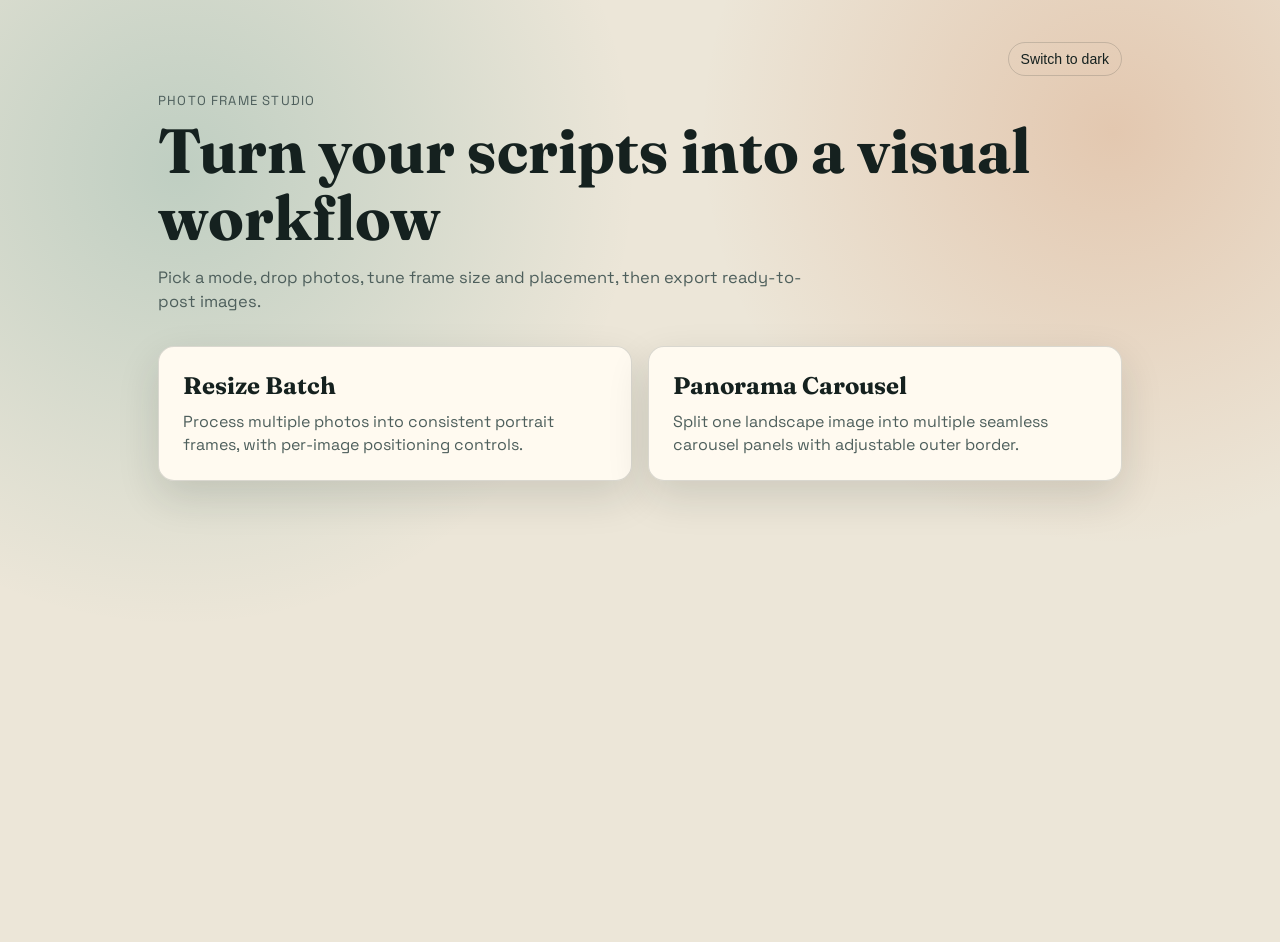
==== index.html @ 446504a1 "Add browser-based photo framing studio Add batch resizing and panorama carousel workflows with live " ====
<!doctype html>
<html lang="en">
<head>
  <meta charset="UTF-8" />
  <meta name="viewport" content="width=device-width, initial-scale=1.0" />
  <title>Photo Frame Studio</title>
  <link rel="preconnect" href="https://fonts.googleapis.com" />
  <link rel="preconnect" href="https://fonts.gstatic.com" crossorigin />
  <link href="https://fonts.googleapis.com/css2?family=Space+Grotesk:wght@400;500;700&family=Fraunces:opsz,wght@9..144,500;9..144,700&display=swap" rel="stylesheet" />
  <link rel="stylesheet" href="./styles.css" />
</head>
<body>
  <main class="landing">
    <header class="landing-header">
      <div class="nav-links" style="justify-content: flex-end; margin-bottom: 16px;">
        <button class="theme-toggle" data-theme-toggle type="button">Switch to dark</button>
      </div>
      <p class="eyebrow">Photo Frame Studio</p>
      <h1>Turn your scripts into a visual workflow</h1>
      <p class="subtitle">
        Pick a mode, drop photos, tune frame size and placement, then export ready-to-post images.
      </p>
    </header>

    <section class="cards">
      <a class="mode-card" href="./convert.html">
        <h2>Resize Batch</h2>
        <p>Process multiple photos into consistent portrait frames, with per-image positioning controls.</p>
      </a>

      <a class="mode-card" href="./panorama.html">
        <h2>Panorama Carousel</h2>
        <p>Split one landscape image into multiple seamless carousel panels with adjustable outer border.</p>
      </a>
    </section>
  </main>

  <script src="./theme.js"></script>
</body>
</html>
---- styles.css ----
:root {
  --bg: #ece6d8;
  --paper: #fffaf0;
  --ink: #15211f;
  --muted: #4e5f5c;
  --accent: #c76830;
  --accent-2: #1f7a72;
  --line: rgba(21, 33, 31, 0.16);
  --shadow: 0 16px 42px rgba(21, 33, 31, 0.14);
  --radius: 16px;
  --theme-duration: 240ms;
  --theme-ease: cubic-bezier(0.25, 0.9, 0.3, 1);
}

[data-theme="dark"] {
  --bg: #0f1514;
  --paper: #17201f;
  --ink: #e8efe9;
  --muted: #afbfba;
  --accent: #ef8e56;
  --accent-2: #42a69d;
  --line: rgba(232, 239, 233, 0.2);
  --shadow: 0 18px 36px rgba(0, 0, 0, 0.35);
}

* {
  box-sizing: border-box;
}

body {
  margin: 0;
  min-height: 100vh;
  height: 100vh;
  overflow: hidden;
  font-family: "Space Grotesk", "Segoe UI", sans-serif;
  color: var(--ink);
  background:
    radial-gradient(circle at 14% 18%, rgba(31, 122, 114, 0.22), transparent 34%),
    radial-gradient(circle at 87% 14%, rgba(199, 104, 48, 0.24), transparent 30%),
    linear-gradient(150deg, var(--bg) 0%, var(--bg) 100%);
}

a {
  color: inherit;
}

html[data-theme-ready="true"] body,
html[data-theme-ready="true"] .top-nav,
html[data-theme-ready="true"] .theme-toggle,
html[data-theme-ready="true"] .nav-link,
html[data-theme-ready="true"] .mode-card,
html[data-theme-ready="true"] .control-panel,
html[data-theme-ready="true"] .preview-panel,
html[data-theme-ready="true"] .dropzone,
html[data-theme-ready="true"] .preview-item,
html[data-theme-ready="true"] .canvas-stage,
html[data-theme-ready="true"] input[type="number"],
html[data-theme-ready="true"] select,
html[data-theme-ready="true"] input[type="color"],
html[data-theme-ready="true"] button {
  transition:
    background-color var(--theme-duration) var(--theme-ease),
    border-color var(--theme-duration) var(--theme-ease),
    color var(--theme-duration) var(--theme-ease),
    box-shadow var(--theme-duration) var(--theme-ease),
    background var(--theme-duration) var(--theme-ease);
}

@media (prefers-reduced-motion: reduce) {
  html[data-theme-ready="true"] body,
  html[data-theme-ready="true"] .top-nav,
  html[data-theme-ready="true"] .theme-toggle,
  html[data-theme-ready="true"] .nav-link,
  html[data-theme-ready="true"] .mode-card,
  html[data-theme-ready="true"] .control-panel,
  html[data-theme-ready="true"] .preview-panel,
  html[data-theme-ready="true"] .dropzone,
  html[data-theme-ready="true"] .preview-item,
  html[data-theme-ready="true"] .canvas-stage,
  html[data-theme-ready="true"] input[type="number"],
  html[data-theme-ready="true"] select,
  html[data-theme-ready="true"] input[type="color"],
  html[data-theme-ready="true"] button {
    transition: none;
  }
}

.top-nav {
  display: flex;
  justify-content: space-between;
  align-items: center;
  gap: 12px;
  padding: 8px 10px;
  border-bottom: 1px solid var(--line);
  backdrop-filter: blur(8px);
  background: rgba(255, 250, 240, 0.86);
  position: sticky;
  top: 0;
  z-index: 20;
}

[data-theme="dark"] .top-nav {
  background: rgba(20, 28, 27, 0.86);
}

.brand {
  font-family: "Fraunces", Georgia, serif;
  font-size: 1.05rem;
  text-decoration: none;
}

.controls .control-row label {
  min-height: 2.2em;
  display: flex;
  align-items: flex-end;
}
.nav-links {
  display: flex;
  align-items: center;
  gap: 8px;
}
.control-row:has(input[type="range"]) label,
.control-row:has(select) label,
.control-row:has(input[type="color"]) label {
  min-height: 0;
}

.theme-toggle,
.nav-link {
  border: 1px solid var(--line);
  border-radius: 999px;
  padding: 7px 12px;
  font-size: 0.88rem;
  text-decoration: none;
  background: transparent;
}

.theme-toggle {
  color: var(--ink);
  cursor: pointer;
}

.nav-link.active {
  border-color: transparent;
  background: var(--accent-2);
  color: #f7f5ee;
}

.landing {
  max-width: 1000px;
  margin: 42px auto;
  padding: 0 18px;
}

.landing-header h1 {
  margin: 0;
  font-family: "Fraunces", Georgia, serif;
  font-size: clamp(2rem, 6vw, 3.9rem);
  line-height: 1.08;
}

.eyebrow {
  margin: 0 0 8px;
  text-transform: uppercase;
  letter-spacing: 0.09em;
  color: var(--muted);
  font-size: 0.82rem;
}

.subtitle {
  margin-top: 14px;
  max-width: 650px;
  color: var(--muted);
  font-size: 1.03rem;
  line-height: 1.45;
}

.cards {
  margin-top: 32px;
  display: grid;
  gap: 16px;
  grid-template-columns: repeat(auto-fit, minmax(250px, 1fr));
}

.mode-card {
  display: block;
  padding: 24px;
  border-radius: var(--radius);
  border: 1px solid var(--line);
  text-decoration: none;
  background: linear-gradient(180deg, var(--paper), var(--paper));
  box-shadow: var(--shadow);
}

.mode-card h2 {
  margin: 0 0 10px;
  font-family: "Fraunces", Georgia, serif;
}

.mode-card p {
  margin: 0;
  color: var(--muted);
  line-height: 1.45;
}

.app-shell {
  max-width: 1680px;
  margin: 4px auto 8px;
  padding: 0 8px;
  height: calc(100vh - 58px);
}

.panel-grid {
  display: grid;
  grid-template-columns: 360px 1fr;
  gap: 8px;
  height: 100%;
}

.control-panel,
.preview-panel {
  border: 1px solid var(--line);
  border-radius: var(--radius);
  box-shadow: var(--shadow);
  min-height: 0;
}

.control-panel {
  padding: 10px;
  background: linear-gradient(180deg, #16201f 0%, #121a19 100%);
  border-color: rgba(232, 239, 233, 0.14);
  color: #e8efe9;
  overflow: hidden;
  display: flex;
  flex-direction: column;
  gap: 6px;
}

.file-toolbar {
  display: flex;
  align-items: center;
  gap: 8px;
  min-height: 34px;
}

.browse-button {
  display: inline-flex;
  align-items: center;
  justify-content: center;
  padding: 0 12px;
  height: 32px;
  border-radius: 8px;
  border: 1px solid rgba(232, 239, 233, 0.22);
  background: linear-gradient(180deg, #2c3b39, #22302e);
  color: #eaf3ef;
  font-size: 0.82rem;
  font-weight: 600;
  cursor: pointer;
  white-space: nowrap;
}

.browse-button:hover {
  filter: brightness(1.06);
}

.visually-hidden {
  position: absolute;
  width: 1px;
  height: 1px;
  padding: 0;
  margin: -1px;
  overflow: hidden;
  clip: rect(0, 0, 0, 0);
  border: 0;
}

.file-toolbar .note {
  margin: 0;
  font-size: 0.76rem;
  opacity: 0.9;
}

.file-input {
  width: 100%;
}

.note {
  margin: 4px 0;
  font-size: 0.77rem;
  color: var(--muted);
  line-height: 1.25;
}

.control-panel .note,
.control-panel .control-row label {
  color: #9fb2ac;
}

.control-scroll {
  flex: 1;
  min-height: 0;
  overflow-y: auto;
  overflow-x: hidden;
  padding-right: 2px;
}

.controls {
  margin-top: 6px;
  display: grid;
  grid-template-columns: 1fr 1fr;
  column-gap: 7px;
  row-gap: 6px;
}

.control-row {
  display: grid;
  gap: 3px;
}

.control-row:has(input[type="range"]),
.control-row:has(select),
.control-row:has(input[type="color"]) {
  grid-column: 1 / -1;
}

.control-row label {
  font-size: 0.76rem;
  line-height: 1.15;
  letter-spacing: 0.02em;
}

.control-row input,
.control-row select,
.control-row button {
  font: inherit;
}

input[type="number"],
select {
  width: 100%;
  border: 1px solid rgba(232, 239, 233, 0.2);
  border-radius: 8px;
  padding: 0 8px;
  height: 36px;
  background: #0f1716;
  color: #e8efe9;
}

input[type="number"]:focus,
select:focus,
input[type="color"]:focus {
  outline: 1px solid rgba(66, 166, 157, 0.9);
  outline-offset: 1px;
}

input[type="color"] {
  width: 56px;
  height: 36px;
  border: 1px solid rgba(232, 239, 233, 0.2);
  border-radius: 8px;
  background: #0f1716;
  padding: 4px;
}

.color-row {
  align-items: start;
}

input[type="range"] {
  width: 100%;
  height: 20px;
}

.actions {
  display: grid;
  grid-template-columns: 1fr 1fr 1fr;
  gap: 6px;
  margin-top: 0;
  padding-top: 8px;
  border-top: 1px solid rgba(232, 239, 233, 0.12);
  background: linear-gradient(180deg, rgba(18, 26, 25, 0), rgba(18, 26, 25, 0.95) 45%);
}

button {
  border: 1px solid transparent;
  background: var(--accent-2);
  color: #fff;
  border-radius: 8px;
  height: 34px;
  padding: 0 8px;
  font-size: 0.83rem;
  cursor: pointer;
}

button.secondary {
  background: transparent;
  color: #dce8e4;
  border-color: rgba(232, 239, 233, 0.2);
}

button:disabled {
  opacity: 0.5;
  cursor: not-allowed;
}

.preview-panel {
  padding: 10px;
  background: var(--paper);
  display: flex;
  flex-direction: column;
  gap: 6px;
  overflow: hidden;
}

.suite-workspace {
  display: grid;
  grid-template-columns: 1fr 240px;
  gap: 8px;
  min-height: 0;
  flex: 1;
}

.side-gallery {
  border: 1px solid var(--line);
  border-radius: 12px;
  padding: 6px;
  overflow-y: auto;
  overflow-x: hidden;
  background: rgba(15, 23, 22, 0.35);
}

.suite-header {
  display: flex;
  justify-content: space-between;
  align-items: center;
  gap: 12px;
  min-height: 20px;
}

.canvas-stage {
  display: grid;
  place-items: center;
  border: 1px dashed var(--line);
  border-radius: 12px;
  background: var(--paper);
}

.canvas-stage canvas {
  max-width: 100%;
  height: auto;
}

#activeStage {
  min-height: 280px;
  flex: 1;
  background:
    linear-gradient(45deg, rgba(78, 95, 92, 0.08) 25%, transparent 25%),
    linear-gradient(-45deg, rgba(78, 95, 92, 0.08) 25%, transparent 25%),
    linear-gradient(45deg, transparent 75%, rgba(78, 95, 92, 0.08) 75%),
    linear-gradient(-45deg, transparent 75%, rgba(78, 95, 92, 0.08) 75%);
  background-size: 24px 24px;
  background-position: 0 0, 0 12px, 12px -12px, -12px 0;
}

#activeCanvas {
  border-radius: 10px;
  box-shadow: 0 18px 30px rgba(0, 0, 0, 0.16);
  cursor: grab;
  width: auto;
  max-height: calc(100vh - 300px);
}

#activeCanvas.dragging {
  cursor: grabbing;
}

#stripCanvas {
  cursor: grab;
  max-height: 42vh;
}

#stripCanvas.dragging {
  cursor: grabbing;
}

.preview-list {
  display: grid;
  gap: 8px;
}

.preview-stack {
  grid-template-columns: 1fr;
  align-content: start;
}

.preview-strip {
  grid-auto-flow: column;
  grid-auto-columns: minmax(160px, 190px);
  grid-template-columns: none;
  align-items: start;
  flex: 0 0 auto;
  overflow-x: auto;
  overflow-y: hidden;
  padding: 6px 2px 2px;
  border-top: 1px solid var(--line);
  margin-top: auto;
  scroll-snap-type: x proximity;
}

.frames-strip {
  min-height: 220px;
}

.preview-item {
  border: 1px solid var(--line);
  border-radius: 10px;
  padding: 6px;
  background: var(--paper);
  scroll-snap-align: start;
}

.preview-item.selected {
  border-color: var(--accent);
  box-shadow: 0 0 0 2px rgba(199, 104, 48, 0.25);
}

.preview-item canvas {
  width: 100%;
  border-radius: 7px;
  background: #fff;
}

.preview-caption {
  margin-top: 5px;
  font-size: 0.74rem;
  color: var(--muted);
  overflow: hidden;
  text-overflow: ellipsis;
  white-space: nowrap;
}

.hidden {
  display: none;
}

@media (max-width: 1100px) {
  body {
    height: auto;
    overflow: auto;
  }

  .app-shell {
    height: auto;
  }

  .panel-grid {
    grid-template-columns: 1fr;
    height: auto;
  }

  .control-panel {
    max-height: none;
  }

  .controls {
    grid-template-columns: 1fr;
  }

  .actions {
    grid-template-columns: 1fr 1fr;
  }

  .suite-workspace {
    grid-template-columns: 1fr;
  }

  .side-gallery {
    max-height: 220px;
  }

  .frames-strip {
    min-height: 190px;
  }

  #activeCanvas {
    max-height: 56vh;
  }
}
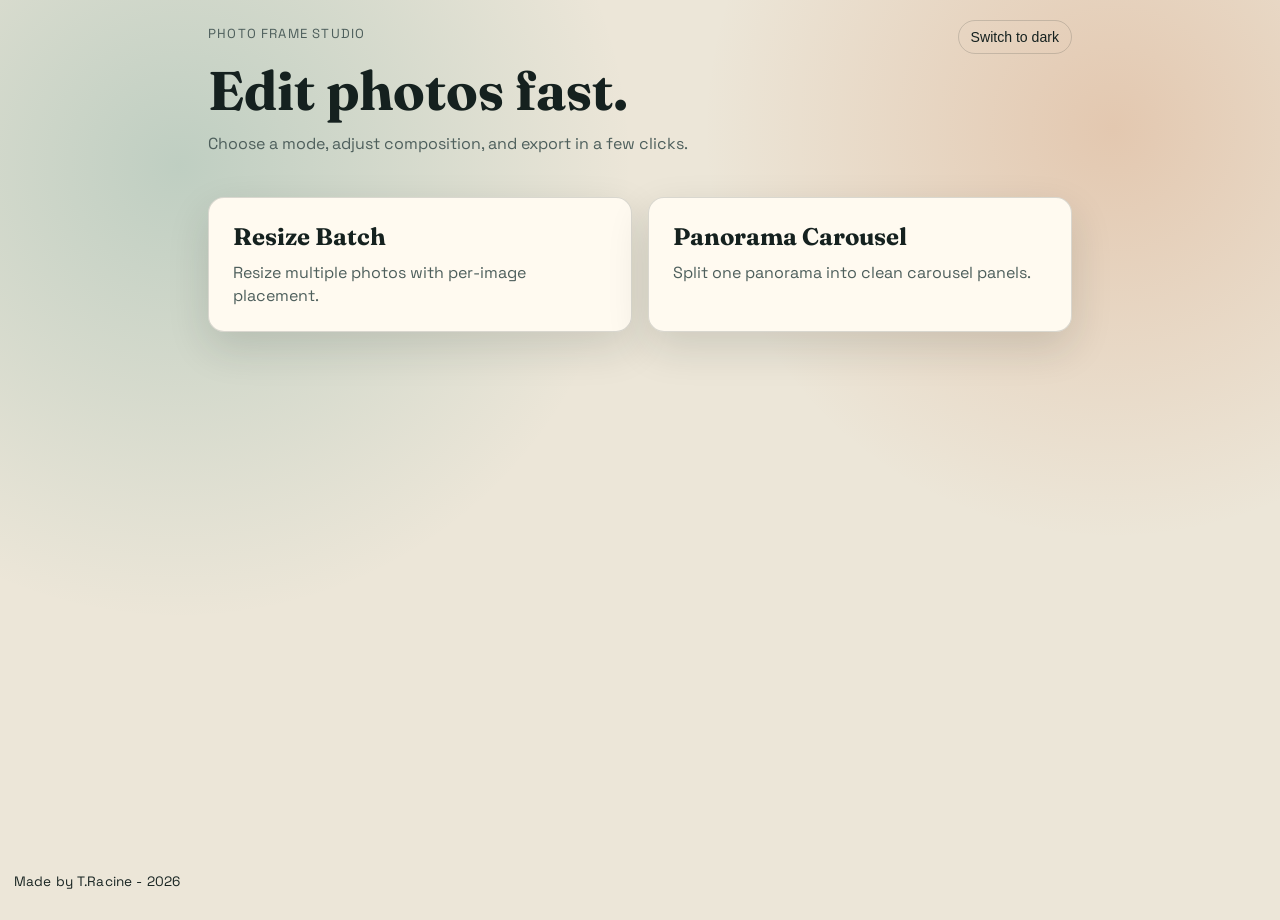
==== commit fb420ea0: "Update index.html" ====
--- a/index.html
+++ b/index.html
@@ -12,27 +12,27 @@
 <body>
   <main class="landing">
     <header class="landing-header">
-      <div class="nav-links" style="justify-content: flex-end; margin-bottom: 16px;">
+      <div class="landing-topbar">
+        <p class="eyebrow">Photo Frame Studio</p>
         <button class="theme-toggle" data-theme-toggle type="button">Switch to dark</button>
       </div>
-      <p class="eyebrow">Photo Frame Studio</p>
-      <h1>Turn your scripts into a visual workflow</h1>
-      <p class="subtitle">
-        Pick a mode, drop photos, tune frame size and placement, then export ready-to-post images.
-      </p>
+      <h1>Edit photos fast.</h1>
+      <p class="subtitle">Choose a mode, adjust composition, and export in a few clicks.</p>
     </header>
 
-    <section class="cards">
+    <section class="cards" aria-label="Editor modes">
       <a class="mode-card" href="./convert.html">
         <h2>Resize Batch</h2>
-        <p>Process multiple photos into consistent portrait frames, with per-image positioning controls.</p>
+        <p>Resize multiple photos with per-image placement.</p>
       </a>
 
       <a class="mode-card" href="./panorama.html">
         <h2>Panorama Carousel</h2>
-        <p>Split one landscape image into multiple seamless carousel panels with adjustable outer border.</p>
+        <p>Split one panorama into clean carousel panels.</p>
       </a>
     </section>
+
+    <footer class="landing-footer">Made by T.Racine - 2026</footer>
   </main>
 
   <script src="./theme.js"></script>
--- a/styles.css
+++ b/styles.css
@@ -10,6 +10,18 @@
   --radius: 16px;
   --theme-duration: 240ms;
   --theme-ease: cubic-bezier(0.25, 0.9, 0.3, 1);
+  --composition-grid-line: rgba(21, 33, 31, 0.38);
+  --inspector-bg-start: #f6f2e8;
+  --inspector-bg-end: #ece6d8;
+  --inspector-border: rgba(21, 33, 31, 0.16);
+  --inspector-text: #1f2d2a;
+  --inspector-muted: #4e5f5c;
+  --inspector-input-bg: #ffffff;
+  --inspector-input-border: rgba(21, 33, 31, 0.2);
+  --inspector-input-text: #15211f;
+  --inspector-secondary-text: #1f2d2a;
+  --inspector-secondary-border: rgba(21, 33, 31, 0.2);
+  --inspector-actions-fade: rgba(236, 230, 216, 0.96);
 }
 
 [data-theme="dark"] {
@@ -21,6 +33,18 @@
   --accent-2: #42a69d;
   --line: rgba(232, 239, 233, 0.2);
   --shadow: 0 18px 36px rgba(0, 0, 0, 0.35);
+  --inspector-bg-start: #16201f;
+  --inspector-bg-end: #121a19;
+  --inspector-border: rgba(232, 239, 233, 0.14);
+  --inspector-text: #e8efe9;
+  --inspector-muted: #9fb2ac;
+  --inspector-input-bg: #0f1716;
+  --inspector-input-border: rgba(232, 239, 233, 0.2);
+  --inspector-input-text: #e8efe9;
+  --inspector-secondary-text: #dce8e4;
+  --inspector-secondary-border: rgba(232, 239, 233, 0.2);
+  --inspector-actions-fade: rgba(18, 26, 25, 0.95);
+  --composition-grid-line: rgba(232, 239, 233, 0.36);
 }
 
 * {
@@ -38,6 +62,130 @@
     radial-gradient(circle at 14% 18%, rgba(31, 122, 114, 0.22), transparent 34%),
     radial-gradient(circle at 87% 14%, rgba(199, 104, 48, 0.24), transparent 30%),
     linear-gradient(150deg, var(--bg) 0%, var(--bg) 100%);
+}
+
+.panorama-page {
+  --accent-2: #c76830;
+  --inspector-bg-start: #231a14;
+  --inspector-bg-end: #1b1511;
+  --inspector-muted: #c4aa98;
+  background:
+    radial-gradient(circle at 16% 16%, rgba(199, 104, 48, 0.34), transparent 38%),
+    radial-gradient(circle at 86% 14%, rgba(239, 142, 86, 0.28), transparent 34%),
+    linear-gradient(150deg, var(--bg) 0%, var(--bg) 100%);
+}
+
+[data-theme="light"] .panorama-page {
+  --inspector-bg-start: #f8ede4;
+  --inspector-bg-end: #f2e3d5;
+  --inspector-muted: #7d5b48;
+  background:
+    radial-gradient(circle at 16% 16%, rgba(199, 104, 48, 0.3), transparent 38%),
+    radial-gradient(circle at 86% 14%, rgba(239, 142, 86, 0.24), transparent 34%),
+    linear-gradient(150deg, var(--bg) 0%, var(--bg) 100%);
+}
+
+.panorama-page .browse-button,
+.panorama-page .utility-button {
+  background: linear-gradient(180deg, rgba(199, 104, 48, 0.26), rgba(199, 104, 48, 0.1));
+}
+
+.panorama-page .control-panel .note,
+.panorama-page .control-panel .control-row label,
+.panorama-page .file-toolbar .note {
+  color: #d6b29a;
+}
+
+.panorama-page input[type="number"],
+.panorama-page select,
+.panorama-page input[type="color"] {
+  background: #1a1614;
+  border-color: rgba(199, 104, 48, 0.38);
+  color: #f0ddd0;
+}
+
+.panorama-page input[type="number"]:focus,
+.panorama-page select:focus,
+.panorama-page input[type="color"]:focus {
+  outline: 1px solid rgba(239, 142, 86, 0.88);
+}
+
+.panorama-page input[type="range"] {
+  accent-color: #d9793f;
+}
+
+[data-theme="light"] .panorama-page .control-panel .note,
+[data-theme="light"] .panorama-page .control-panel .control-row label,
+[data-theme="light"] .panorama-page .file-toolbar .note {
+  color: #7a5743;
+}
+
+[data-theme="light"] .panorama-page input[type="number"],
+[data-theme="light"] .panorama-page select,
+[data-theme="light"] .panorama-page input[type="color"] {
+  background: #fff7f1;
+  border-color: rgba(199, 104, 48, 0.44);
+  color: #5b3f30;
+}
+
+.panorama-page .top-nav {
+  background: rgba(45, 31, 22, 0.9);
+}
+
+.panorama-page .top-nav .theme-toggle,
+.panorama-page .top-nav .nav-link {
+  border-color: rgba(199, 104, 48, 0.38);
+  color: #dfc0ac;
+  background: rgba(199, 104, 48, 0.08);
+}
+
+.panorama-page .top-nav .nav-link.active {
+  border-color: transparent;
+  background: #c76830;
+  color: #fff3e8;
+}
+
+[data-theme="light"] .panorama-page .top-nav {
+  background: rgba(247, 232, 219, 0.9);
+}
+
+[data-theme="light"] .panorama-page .top-nav .theme-toggle,
+[data-theme="light"] .panorama-page .top-nav .nav-link {
+  border-color: rgba(199, 104, 48, 0.42);
+  color: #7b4f35;
+  background: rgba(199, 104, 48, 0.1);
+}
+
+[data-theme="light"] .panorama-page .top-nav .nav-link.active {
+  border-color: transparent;
+  background: #d97a41;
+  color: #fff7ef;
+}
+
+.panorama-page .preview-panel {
+  background: linear-gradient(180deg, rgba(39, 29, 23, 0.96), rgba(30, 23, 19, 0.96));
+}
+
+[data-theme="light"] .panorama-page .preview-panel {
+  background: linear-gradient(180deg, #fbf0e7, #f7e9dc);
+}
+
+.panorama-page .canvas-stage {
+  background: rgba(46, 33, 25, 0.55);
+}
+
+[data-theme="light"] .panorama-page .canvas-stage {
+  background: rgba(252, 242, 232, 0.7);
+}
+
+.panorama-page .side-gallery,
+.panorama-page .preview-item {
+  background: rgba(44, 31, 23, 0.42);
+}
+
+[data-theme="light"] .panorama-page .side-gallery,
+[data-theme="light"] .panorama-page .preview-item {
+  background: rgba(250, 236, 224, 0.68);
 }
 
 a {
@@ -147,16 +295,27 @@
 }
 
 .landing {
-  max-width: 1000px;
-  margin: 42px auto;
+  max-width: 900px;
+  margin: 20px auto 0;
   padding: 0 18px;
+  min-height: 100vh;
+  display: flex;
+  flex-direction: column;
+}
+
+.landing-topbar {
+  display: flex;
+  justify-content: space-between;
+  align-items: center;
+  gap: 12px;
+  margin-bottom: 8px;
 }
 
 .landing-header h1 {
   margin: 0;
   font-family: "Fraunces", Georgia, serif;
-  font-size: clamp(2rem, 6vw, 3.9rem);
-  line-height: 1.08;
+  font-size: clamp(2rem, 6vw, 3.4rem);
+  line-height: 1.06;
 }
 
 .eyebrow {
@@ -168,18 +327,32 @@
 }
 
 .subtitle {
-  margin-top: 14px;
-  max-width: 650px;
+  margin-top: 12px;
+  max-width: 560px;
   color: var(--muted);
-  font-size: 1.03rem;
+  font-size: 1rem;
   line-height: 1.45;
 }
 
 .cards {
-  margin-top: 32px;
+  margin-top: 26px;
   display: grid;
   gap: 16px;
-  grid-template-columns: repeat(auto-fit, minmax(250px, 1fr));
+  grid-template-columns: repeat(auto-fit, minmax(260px, 1fr));
+}
+
+.landing-footer {
+  margin: 0;
+  padding: 0;
+  position: fixed;
+  left: 14px;
+  bottom: 10px;
+  text-align: left;
+  font-size: 0.85rem;
+  color: var(--ink);
+  opacity: 0.98;
+  letter-spacing: 0.01em;
+  z-index: 5;
 }
 
 .mode-card {
@@ -227,9 +400,9 @@
 
 .control-panel {
   padding: 10px;
-  background: linear-gradient(180deg, #16201f 0%, #121a19 100%);
-  border-color: rgba(232, 239, 233, 0.14);
-  color: #e8efe9;
+  background: linear-gradient(180deg, var(--inspector-bg-start) 0%, var(--inspector-bg-end) 100%);
+  border-color: var(--inspector-border);
+  color: var(--inspector-text);
   overflow: hidden;
   display: flex;
   flex-direction: column;
@@ -241,6 +414,42 @@
   align-items: center;
   gap: 8px;
   min-height: 34px;
+}
+
+.utility-actions {
+  display: grid;
+  grid-template-columns: 1fr 1fr 1fr;
+  gap: 6px;
+  margin-top: 2px;
+}
+
+.placement-actions {
+  display: grid;
+  grid-template-columns: 1fr 1fr 1fr;
+  gap: 6px;
+  margin-top: 8px;
+}
+
+.utility-button {
+  display: inline-flex;
+  align-items: center;
+  justify-content: center;
+  padding: 0 10px;
+  height: 32px;
+  border-radius: 8px;
+  border: 1px solid var(--inspector-input-border);
+  background: linear-gradient(180deg, rgba(31, 122, 114, 0.22), rgba(31, 122, 114, 0.08));
+  font-size: 0.8rem;
+  font-weight: 600;
+  white-space: nowrap;
+}
+
+.utility-button.download-action {
+  color: #67c99a;
+}
+
+.utility-button.clear-action {
+  color: #ee7b7b;
 }
 
 .browse-button {
@@ -250,9 +459,9 @@
   padding: 0 12px;
   height: 32px;
   border-radius: 8px;
-  border: 1px solid rgba(232, 239, 233, 0.22);
-  background: linear-gradient(180deg, #2c3b39, #22302e);
-  color: #eaf3ef;
+  border: 1px solid var(--inspector-input-border);
+  background: linear-gradient(180deg, rgba(31, 122, 114, 0.22), rgba(31, 122, 114, 0.08));
+  color: var(--inspector-text);
   font-size: 0.82rem;
   font-weight: 600;
   cursor: pointer;
@@ -293,7 +502,7 @@
 
 .control-panel .note,
 .control-panel .control-row label {
-  color: #9fb2ac;
+  color: var(--inspector-muted);
 }
 
 .control-scroll {
@@ -338,12 +547,12 @@
 input[type="number"],
 select {
   width: 100%;
-  border: 1px solid rgba(232, 239, 233, 0.2);
+  border: 1px solid var(--inspector-input-border);
   border-radius: 8px;
   padding: 0 8px;
   height: 36px;
-  background: #0f1716;
-  color: #e8efe9;
+  background: var(--inspector-input-bg);
+  color: var(--inspector-input-text);
 }
 
 input[type="number"]:focus,
@@ -356,9 +565,9 @@
 input[type="color"] {
   width: 56px;
   height: 36px;
-  border: 1px solid rgba(232, 239, 233, 0.2);
+  border: 1px solid var(--inspector-input-border);
   border-radius: 8px;
-  background: #0f1716;
+  background: var(--inspector-input-bg);
   padding: 4px;
 }
 
@@ -377,8 +586,21 @@
   gap: 6px;
   margin-top: 0;
   padding-top: 8px;
-  border-top: 1px solid rgba(232, 239, 233, 0.12);
-  background: linear-gradient(180deg, rgba(18, 26, 25, 0), rgba(18, 26, 25, 0.95) 45%);
+  border-top: 1px solid var(--inspector-border);
+  background: linear-gradient(180deg, rgba(0, 0, 0, 0), var(--inspector-actions-fade) 45%);
+}
+
+.actions .utility-button {
+  width: 100%;
+}
+
+.panorama-actions .utility-button {
+  white-space: normal;
+  line-height: 1.1;
+  height: auto;
+  min-height: 32px;
+  padding: 5px 6px;
+  font-size: 0.76rem;
 }
 
 button {
@@ -394,8 +616,8 @@
 
 button.secondary {
   background: transparent;
-  color: #dce8e4;
-  border-color: rgba(232, 239, 233, 0.2);
+  color: var(--inspector-secondary-text);
+  border-color: var(--inspector-secondary-border);
 }
 
 button:disabled {
@@ -437,12 +659,73 @@
   min-height: 20px;
 }
 
+.grid-toggle {
+  height: 28px;
+  padding: 0 10px;
+  border-radius: 999px;
+  border: 1px solid var(--line);
+  background: transparent;
+  color: var(--muted);
+  font-size: 0.74rem;
+  flex: 0 0 auto;
+}
+
 .canvas-stage {
+  position: relative;
   display: grid;
   place-items: center;
   border: 1px dashed var(--line);
   border-radius: 12px;
   background: var(--paper);
+  overflow: hidden;
+}
+
+.canvas-grid-wrap {
+  display: inline-block;
+  position: relative;
+  width: fit-content;
+  line-height: 0;
+  border-radius: 10px;
+  overflow: hidden;
+}
+
+.canvas-grid-wrap canvas {
+  display: block;
+}
+
+.canvas-grid-wrap::after {
+  content: "";
+  position: absolute;
+  inset: 0;
+  pointer-events: none;
+  z-index: 3;
+  background:
+    linear-gradient(to right, transparent 33.333%, var(--composition-grid-line) 33.333%, var(--composition-grid-line) calc(33.333% + 1px), transparent calc(33.333% + 1px)),
+    linear-gradient(to right, transparent 66.666%, var(--composition-grid-line) 66.666%, var(--composition-grid-line) calc(66.666% + 1px), transparent calc(66.666% + 1px)),
+    linear-gradient(to bottom, transparent 33.333%, var(--composition-grid-line) 33.333%, var(--composition-grid-line) calc(33.333% + 1px), transparent calc(33.333% + 1px)),
+    linear-gradient(to bottom, transparent 66.666%, var(--composition-grid-line) 66.666%, var(--composition-grid-line) calc(66.666% + 1px), transparent calc(66.666% + 1px));
+}
+
+#stage {
+  --cut-count: 3;
+}
+
+#stage .cut-guides-wrap::after {
+  background: repeating-linear-gradient(
+    to right,
+    transparent,
+    transparent calc((100% / var(--cut-count)) - 1px),
+    var(--composition-grid-line) calc((100% / var(--cut-count)) - 1px),
+    var(--composition-grid-line) calc(100% / var(--cut-count))
+  );
+}
+
+html[data-composition-grid="off"] .canvas-grid-wrap::after {
+  display: none;
+}
+
+html[data-composition-grid="off"] .preview-canvas-wrap::after {
+  display: none;
 }
 
 .canvas-stage canvas {
@@ -512,6 +795,7 @@
 }
 
 .preview-item {
+  position: relative;
   border: 1px solid var(--line);
   border-radius: 10px;
   padding: 6px;
@@ -525,9 +809,31 @@
 }
 
 .preview-item canvas {
+  display: block;
   width: 100%;
   border-radius: 7px;
   background: #fff;
+}
+
+.preview-canvas-wrap {
+  display: block;
+  position: relative;
+  width: 100%;
+  line-height: 0;
+  border-radius: 7px;
+  overflow: hidden;
+}
+
+.preview-canvas-wrap::after {
+  content: "";
+  position: absolute;
+  inset: 0;
+  pointer-events: none;
+  background:
+    linear-gradient(to right, transparent 33.333%, var(--composition-grid-line) 33.333%, var(--composition-grid-line) calc(33.333% + 1px), transparent calc(33.333% + 1px)),
+    linear-gradient(to right, transparent 66.666%, var(--composition-grid-line) 66.666%, var(--composition-grid-line) calc(66.666% + 1px), transparent calc(66.666% + 1px)),
+    linear-gradient(to bottom, transparent 33.333%, var(--composition-grid-line) 33.333%, var(--composition-grid-line) calc(33.333% + 1px), transparent calc(33.333% + 1px)),
+    linear-gradient(to bottom, transparent 66.666%, var(--composition-grid-line) 66.666%, var(--composition-grid-line) calc(66.666% + 1px), transparent calc(66.666% + 1px));
 }
 
 .preview-caption {
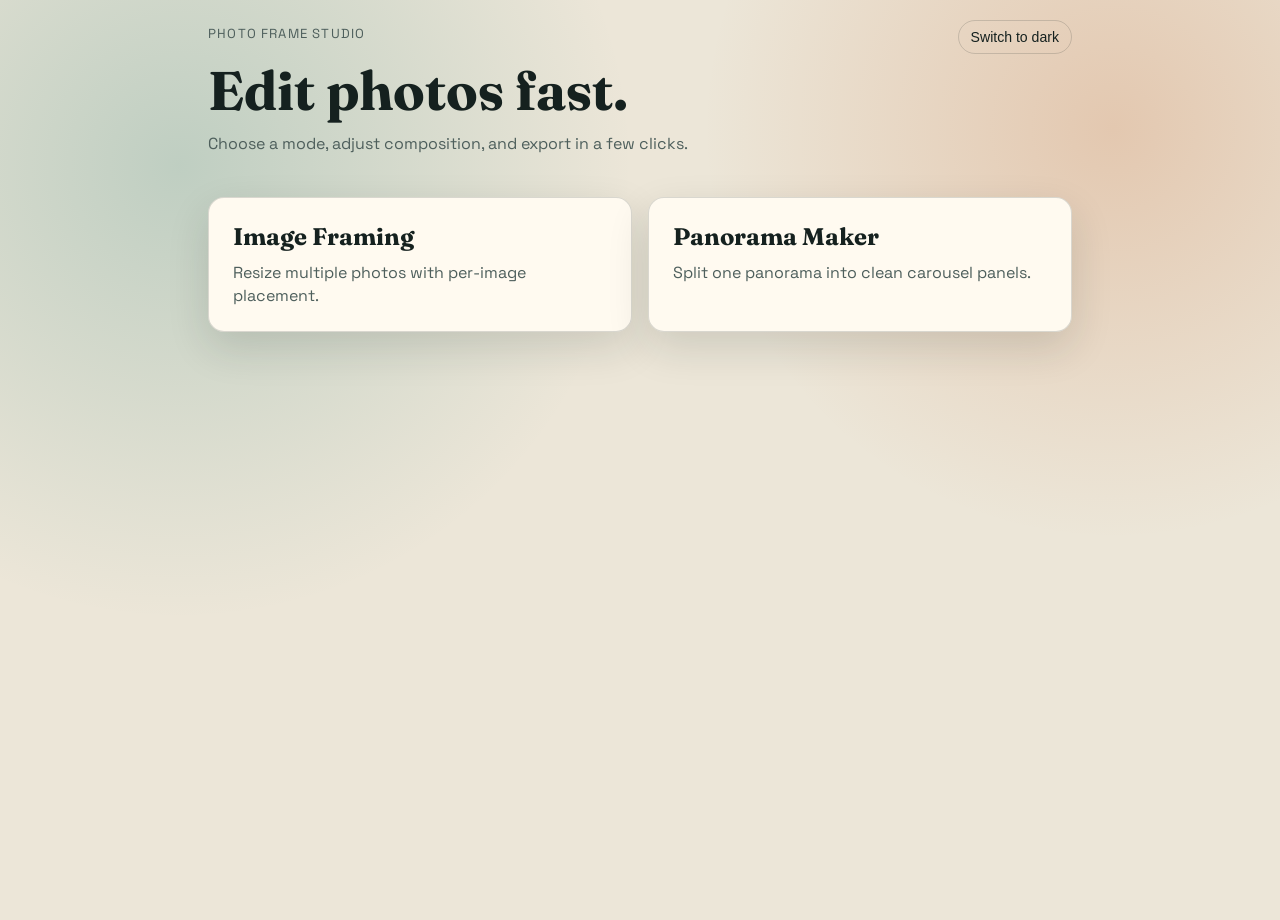
==== commit 967bdb22: "Update index.html" ====
--- a/index.html
+++ b/index.html
@@ -22,17 +22,15 @@
 
     <section class="cards" aria-label="Editor modes">
       <a class="mode-card" href="./convert.html">
-        <h2>Resize Batch</h2>
+        <h2>Image Framing</h2>
         <p>Resize multiple photos with per-image placement.</p>
       </a>
 
       <a class="mode-card" href="./panorama.html">
-        <h2>Panorama Carousel</h2>
+        <h2>Panorama Maker</h2>
         <p>Split one panorama into clean carousel panels.</p>
       </a>
     </section>
-
-    <footer class="landing-footer">Made by T.Racine - 2026</footer>
   </main>
 
   <script src="./theme.js"></script>
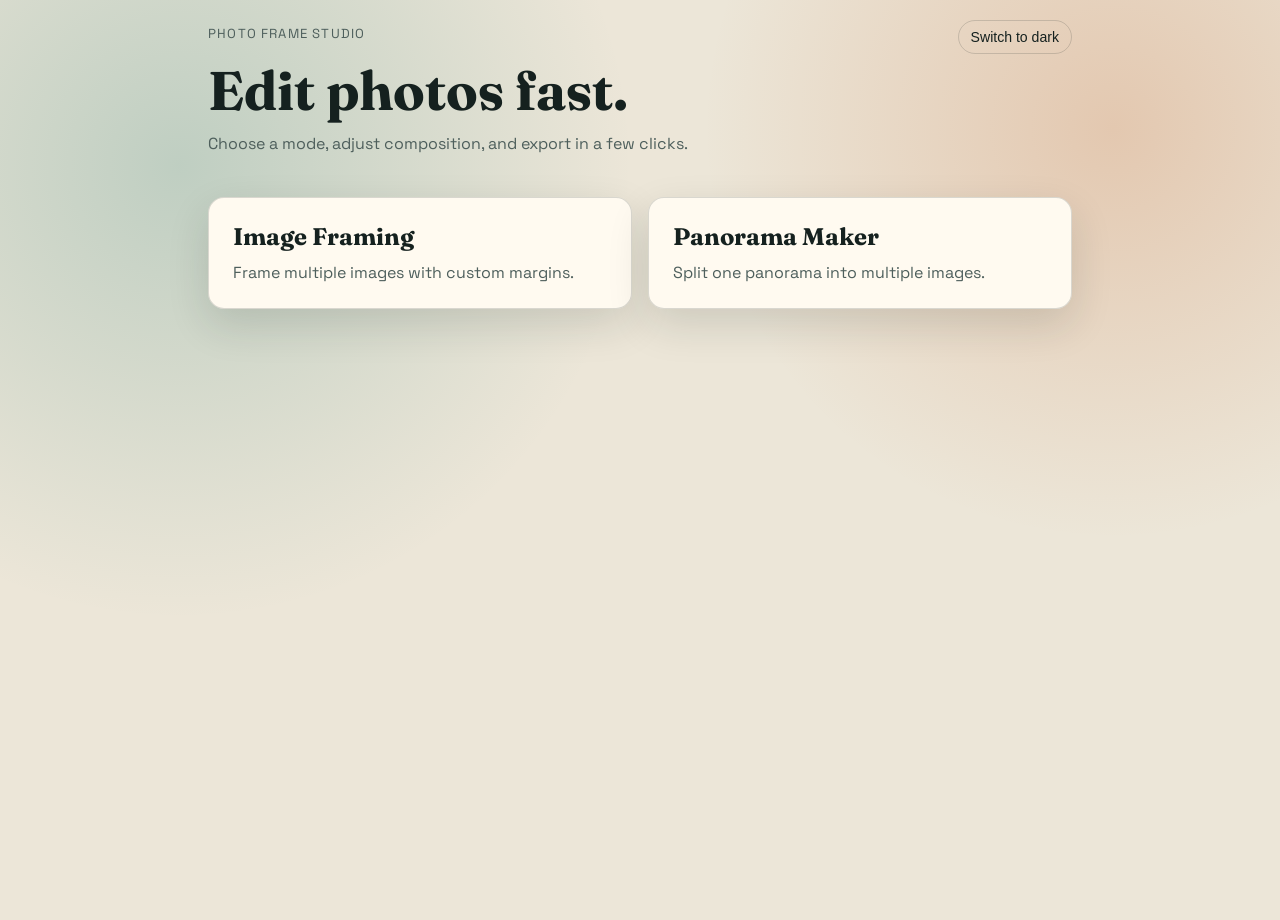
==== commit 27c43de3: "Update index.html" ====
--- a/index.html
+++ b/index.html
@@ -23,12 +23,12 @@
     <section class="cards" aria-label="Editor modes">
       <a class="mode-card" href="./convert.html">
         <h2>Image Framing</h2>
-        <p>Resize multiple photos with per-image placement.</p>
+        <p>Frame multiple images with custom margins.</p>
       </a>
 
       <a class="mode-card" href="./panorama.html">
         <h2>Panorama Maker</h2>
-        <p>Split one panorama into clean carousel panels.</p>
+        <p>Split one panorama into multiple images.</p>
       </a>
     </section>
   </main>
